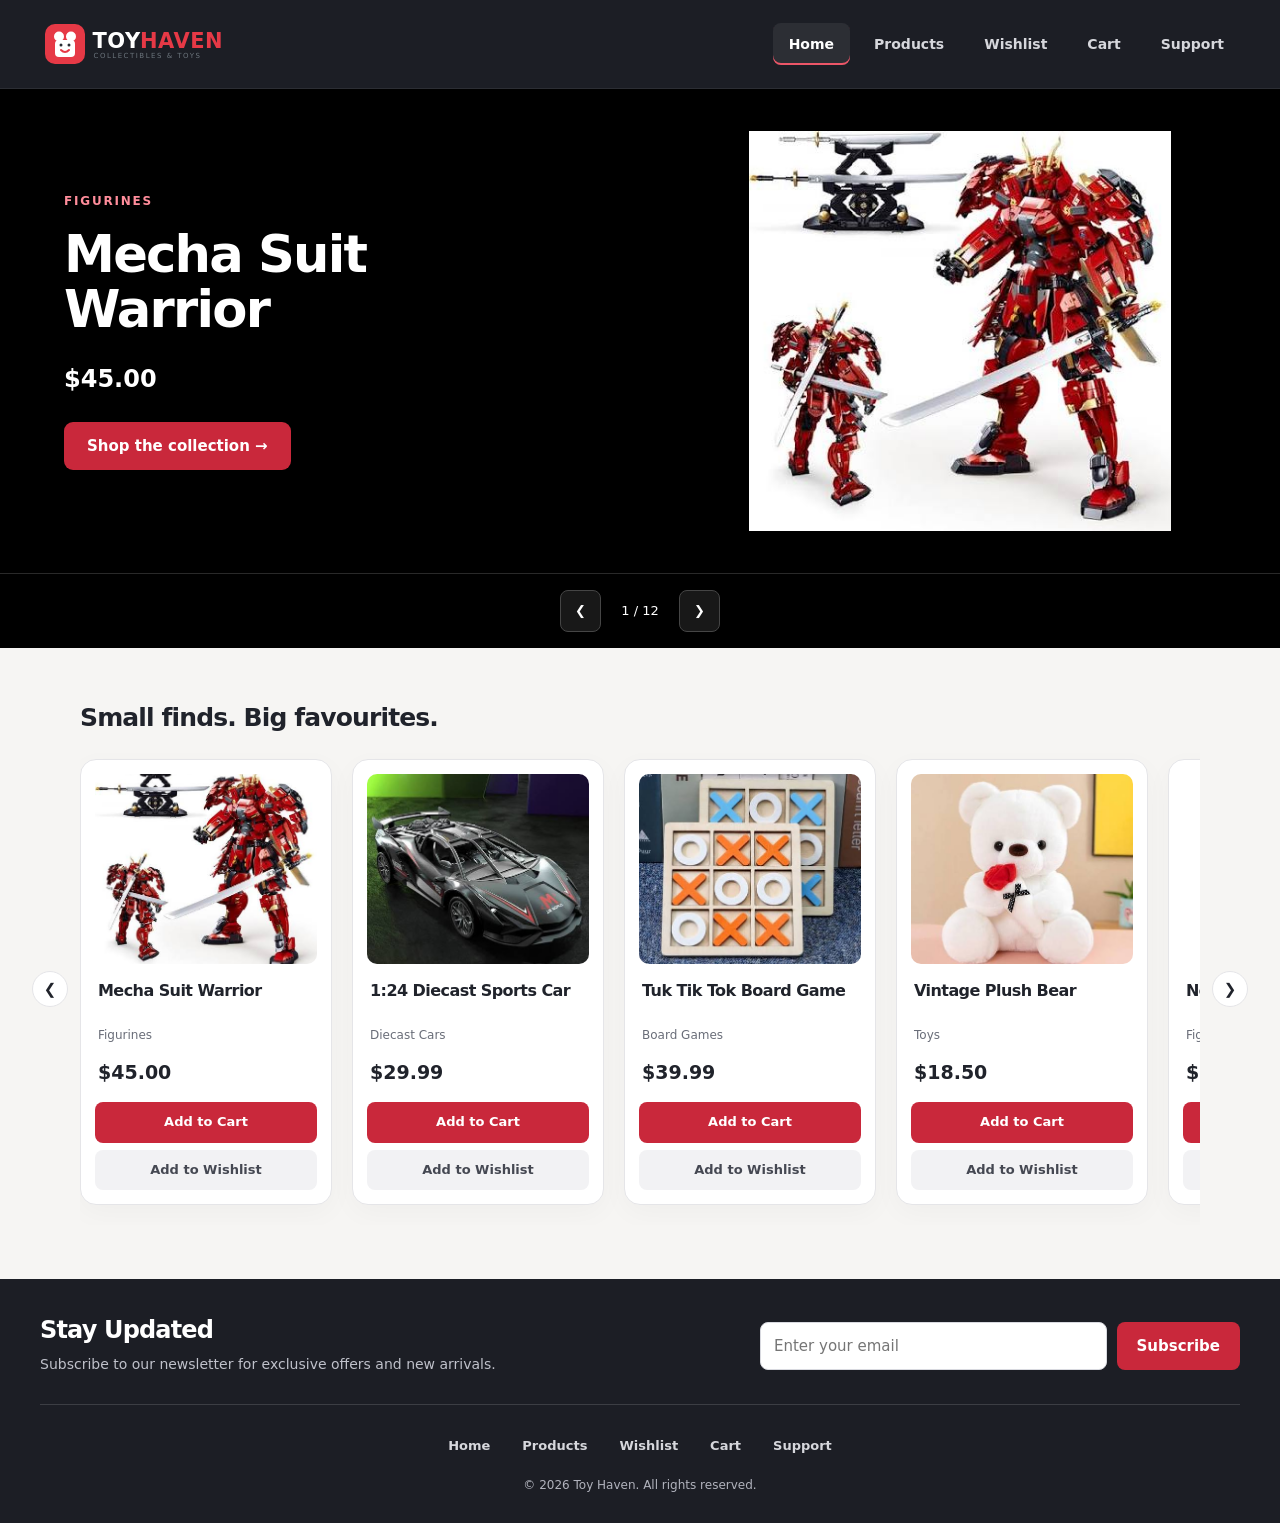
==== index.html @ ce34ccec "Add Toy Haven website" ====
<!DOCTYPE html>
<html lang="en">
<head>
  <meta charset="UTF-8">
  <meta name="viewport" content="width=device-width, initial-scale=1.0">
  <title>Toy Haven | Home</title>
  <link rel="manifest" href="manifest.json">
  <link rel="icon" href="favicon.svg">
  <link rel="stylesheet" href="style.css">
  <script src="script.js" defer></script>
</head>
<body>

  <!-- Header -->
  <header>
    <a href="index.html" class="logo">
      <img src="logo.svg" alt="Toy Haven Logo">
    </a>
    <nav aria-label="Main Navigation">
      <button class="hamburger" aria-expanded="false" aria-controls="main-menu" aria-label="Toggle Navigation Menu">
        <span></span><span></span><span></span>
      </button>
      <ul id="main-menu">
        <li><a href="index.html" class="active" aria-current="page">Home</a></li>
        <li><a href="products.html">Products</a></li>
        <li><a href="wishlist.html">Wishlist</a></li>
        <li><a href="cart.html">Cart</a></li>
        <li><a href="support.html">Support</a></li>
      </ul>
    </nav>
  </header>

  <main>
    <!-- One product at a time; automatic rotation can be paused. -->
    <section class="product-slideshow" aria-label="Featured products" aria-roledescription="carousel">
      <h1 class="visually-hidden">Discover Toy Haven collectibles and toys</h1>
      <div class="hero-slides">
        <article class="hero-slide" role="group" aria-roledescription="slide" aria-label="1 of 12">
          <div class="slide-copy"><span class="eyebrow">Figurines</span><h2>Mecha Suit Warrior</h2><p class="slide-price">$45.00</p><a class="cta-btn" href="products.html">Shop the collection &rarr;</a></div>
          <figure><img src="images/mecha-warrior.jpg" alt="Mecha Suit Warrior" fetchpriority="high"></figure>
        </article>
        <article class="hero-slide" role="group" aria-roledescription="slide" aria-label="2 of 12" hidden>
          <div class="slide-copy"><span class="eyebrow">Diecast Cars</span><h2>1:24 Diecast Sports Car</h2><p class="slide-price">$29.99</p><a class="cta-btn" href="products.html">Shop the collection &rarr;</a></div>
          <figure><img src="images/sports-car.jpg" alt="1:24 Diecast Sports Car" loading="lazy"></figure>
        </article>
        <article class="hero-slide" role="group" aria-roledescription="slide" aria-label="3 of 12" hidden>
          <div class="slide-copy"><span class="eyebrow">Board Games</span><h2>Tuk Tik Tok Board Game</h2><p class="slide-price">$39.99</p><a class="cta-btn" href="products.html">Shop the collection &rarr;</a></div>
          <figure><img src="images/board-game.jpg" alt="Tuk Tik Tok Board Game" loading="lazy"></figure>
        </article>
        <article class="hero-slide" role="group" aria-roledescription="slide" aria-label="4 of 12" hidden>
          <div class="slide-copy"><span class="eyebrow">Toys</span><h2>Vintage Plush Bear</h2><p class="slide-price">$18.50</p><a class="cta-btn" href="products.html">Shop the collection &rarr;</a></div>
          <figure><img src="images/teddy-bear.jpg" alt="Vintage Plush Bear" loading="lazy"></figure>
        </article>
        <article class="hero-slide" role="group" aria-roledescription="slide" aria-label="5 of 12" hidden>
          <div class="slide-copy"><span class="eyebrow">Figurines</span><h2>Neon Cyberpunk Statue</h2><p class="slide-price">$59.99</p><a class="cta-btn" href="products.html">Shop the collection &rarr;</a></div>
          <figure><img src="images/cyberpunk-statue.jpg" alt="Neon Cyberpunk Statue" loading="lazy"></figure>
        </article>
        <article class="hero-slide" role="group" aria-roledescription="slide" aria-label="6 of 12" hidden>
          <div class="slide-copy"><span class="eyebrow">Diecast Cars</span><h2>1:18 Classic Muscle Car</h2><p class="slide-price">$42.00</p><a class="cta-btn" href="products.html">Shop the collection &rarr;</a></div>
          <figure><img src="images/muscle-car.jpg" alt="1:18 Classic Muscle Car" loading="lazy"></figure>
        </article>
        <article class="hero-slide" role="group" aria-roledescription="slide" aria-label="7 of 12" hidden>
          <div class="slide-copy"><span class="eyebrow">Board Games</span><h2>Dungeon Quest Deck</h2><p class="slide-price">$24.99</p><a class="cta-btn" href="products.html">Shop the collection &rarr;</a></div>
          <figure><img src="images/dungeon-deck.jpg" alt="Dungeon Quest Deck" loading="lazy"></figure>
        </article>
        <article class="hero-slide" role="group" aria-roledescription="slide" aria-label="8 of 12" hidden>
          <div class="slide-copy"><span class="eyebrow">Toys</span><h2>Wooden Architecture Blocks</h2><p class="slide-price">$22.00</p><a class="cta-btn" href="products.html">Shop the collection &rarr;</a></div>
          <figure><img src="images/wooden-blocks.jpg" alt="Wooden Architecture Blocks" loading="lazy"></figure>
        </article>
        <article class="hero-slide" role="group" aria-roledescription="slide" aria-label="9 of 12" hidden>
          <div class="slide-copy"><span class="eyebrow">Figurines</span><h2>Chibi Hero Edition</h2><p class="slide-price">$34.99</p><a class="cta-btn" href="products.html">Shop the collection &rarr;</a></div>
          <figure><img src="images/chibi-hero.jpg" alt="Chibi Hero Edition" loading="lazy"></figure>
        </article>
        <article class="hero-slide" role="group" aria-roledescription="slide" aria-label="10 of 12" hidden>
          <div class="slide-copy"><span class="eyebrow">Diecast Cars</span><h2>1:43 Retro Rally Racer</h2><p class="slide-price">$19.99</p><a class="cta-btn" href="products.html">Shop the collection &rarr;</a></div>
          <figure><img src="images/rally-racer.jpg" alt="1:43 Retro Rally Racer" loading="lazy"></figure>
        </article>
        <article class="hero-slide" role="group" aria-roledescription="slide" aria-label="11 of 12" hidden>
          <div class="slide-copy"><span class="eyebrow">Board Games</span><h2>Handcrafted Wooden Chess Set</h2><p class="slide-price">$65.00</p><a class="cta-btn" href="products.html">Shop the collection &rarr;</a></div>
          <figure><img src="images/wooden-chess.jpg" alt="Handcrafted Wooden Chess Set" loading="lazy"></figure>
        </article>
        <article class="hero-slide" role="group" aria-roledescription="slide" aria-label="12 of 12" hidden>
          <div class="slide-copy"><span class="eyebrow">Toys</span><h2>Mini RC Quadcopter</h2><p class="slide-price">$49.99</p><a class="cta-btn" href="products.html">Shop the collection &rarr;</a></div>
          <figure><img src="images/rc-drone.jpg" alt="Mini RC Quadcopter" loading="lazy"></figure>
        </article>
      </div>
      <div class="slideshow-controls" hidden>
        <button type="button" class="slide-prev" aria-label="Previous product">&#10094;</button>
        <span class="slide-counter">1 / 12</span>
        <button type="button" class="slide-next" aria-label="Next product">&#10095;</button>
      </div>
      <p class="visually-hidden slide-announcement" aria-live="polite" aria-atomic="true"></p>
    </section>

    <!-- Horizontal Scroll Showcase Section -->
    <section class="scroll-showcase" id="featured-products">
      <h2>Small finds. Big favourites.</h2>
      
      <div class="showcase-wrapper">
        <button type="button" class="scroll-arrow left" aria-label="Previous Products">&#10094;</button>

        <div class="scroll-container">
          <!-- Item 1 -->
          <article class="scroll-card product-card" data-category="Figurines">
            <figure>
              <img src="images/mecha-warrior.jpg" alt="Mecha Suit Warrior Figurine">
            </figure>
            <h3>Mecha Suit Warrior</h3>
            <p class="category-tag">Figurines</p>
            <p class="price">$45.00</p>
            <button type="button" class="add-cart-btn">Add to Cart</button>
            <button type="button" class="add-wishlist-btn">Add to Wishlist</button>
          </article>

          <!-- Item 2 -->
          <article class="scroll-card product-card" data-category="Diecast Cars">
            <figure>
              <img src="images/sports-car.jpg" alt="1:24 Diecast Sports Car">
            </figure>
            <h3>1:24 Diecast Sports Car</h3>
            <p class="category-tag">Diecast Cars</p>
            <p class="price">$29.99</p>
            <button type="button" class="add-cart-btn">Add to Cart</button>
            <button type="button" class="add-wishlist-btn">Add to Wishlist</button>
          </article>

          <!-- Item 3 -->
          <article class="scroll-card product-card" data-category="Board Games">
            <figure>
              <img src="images/board-game.jpg" alt="Tuk Tik Tok Board Game">
            </figure>
            <h3>Tuk Tik Tok Board Game</h3>
            <p class="category-tag">Board Games</p>
            <p class="price">$39.99</p>
            <button type="button" class="add-cart-btn">Add to Cart</button>
            <button type="button" class="add-wishlist-btn">Add to Wishlist</button>
          </article>

          <!-- Item 4 -->
          <article class="scroll-card product-card" data-category="Toys">
            <figure>
              <img src="images/teddy-bear.jpg" alt="Vintage Plush Teddy Bear">
            </figure>
            <h3>Vintage Plush Bear</h3>
            <p class="category-tag">Toys</p>
            <p class="price">$18.50</p>
            <button type="button" class="add-cart-btn">Add to Cart</button>
            <button type="button" class="add-wishlist-btn">Add to Wishlist</button>
          </article>

          <!-- Item 5 -->
          <article class="scroll-card product-card" data-category="Figurines">
            <figure>
              <img src="images/cyberpunk-statue.jpg" alt="Neon Cyberpunk Hero Statue">
            </figure>
            <h3>Neon Cyberpunk Statue</h3>
            <p class="category-tag">Figurines</p>
            <p class="price">$59.99</p>
            <button type="button" class="add-cart-btn">Add to Cart</button>
            <button type="button" class="add-wishlist-btn">Add to Wishlist</button>
          </article>
        </div>

        <button type="button" class="scroll-arrow right" aria-label="Next Products">&#10095;</button>
      </div>
    </section>

</main>

  <!-- Footer -->
  <footer>
    <section class="footer-newsletter" aria-labelledby="newsletter-title">
      <div>
        <h2 id="newsletter-title">Stay Updated</h2>
        <p>Subscribe to our newsletter for exclusive offers and new arrivals.</p>
      </div>
      <form id="newsletter-form">
        <label for="newsletter-email" class="visually-hidden">Email Address</label>
        <input type="email" id="newsletter-email" name="email" autocomplete="email" placeholder="Enter your email" required>
        <button type="submit">Subscribe</button>
      </form>
    </section>
    <nav aria-label="Footer Navigation">
      <ul>
        <li><a href="index.html">Home</a></li>
        <li><a href="products.html">Products</a></li>
        <li><a href="wishlist.html">Wishlist</a></li>
        <li><a href="cart.html">Cart</a></li>
        <li><a href="support.html">Support</a></li>
      </ul>
    </nav>
    <p>&copy; 2026 Toy Haven. All rights reserved.</p>
  </footer>

</body>
</html>
---- style.css ----
/* Toy Haven — shared design system */
:root{--ink:#20232b;--muted:#696d78;--accent:#c9283b;--accent-hover:#aa1e2f;--paper:#fff;--bg:#f6f5f3;--line:#e5e5e8;--radius:16px;--shadow:0 8px 28px #22232b08}
*{box-sizing:border-box;margin:0;padding:0}body{font-family:Inter,system-ui,-apple-system,"Segoe UI",sans-serif;font-size:15px;line-height:1.6;color:var(--ink);background:var(--bg);min-height:100vh;display:flex;flex-direction:column}main{flex:1;min-width:0}a{color:inherit;text-decoration:none}img{max-width:100%;display:block}button,input,select,textarea{font:inherit}button,a,input,select,textarea{-webkit-tap-highlight-color:transparent}button{cursor:pointer}button,.cta-btn,.checkout-btn{transition:background .18s,transform .18s}button:hover,.cta-btn:hover,.checkout-btn:hover{text-decoration:none}a:focus-visible,button:focus-visible,input:focus-visible,select:focus-visible,textarea:focus-visible,summary:focus-visible{outline:3px solid #db8a23;outline-offset:4px}h1,h2,h3{line-height:1.25;letter-spacing:-.035em}h1{font-size:clamp(28px,3vw,40px)}h2{font-size:25px}h3{font-size:17px}p{overflow-wrap:anywhere}.visually-hidden{position:absolute;width:1px;height:1px;padding:0;margin:-1px;overflow:hidden;clip:rect(0,0,0,0);white-space:nowrap;border:0}
/* Navigation */
header{background:#1c1e25;color:#fff;display:flex;align-items:center;justify-content:space-between;gap:24px;padding:19px max(24px,calc((100% - 1200px)/2));border-bottom:1px solid #ffffff12;position:relative;z-index:20}header .logo{flex-shrink:0}header .logo img{width:200px;height:50px}nav ul{display:flex;align-items:center;gap:8px;list-style:none}nav a{display:block;padding:10px 16px;font-size:14px;font-weight:600;color:#d6d7dc;border-radius:8px}nav a:hover,nav a.active{color:#fff;background:#ffffff12}nav a.active{box-shadow:inset 0 -2px #ed5668}.hamburger{display:none;width:44px;height:44px;padding:10px;background:transparent;border:1px solid #ffffff33;border-radius:8px;flex-direction:column;justify-content:space-around}.hamburger span{height:2px;width:100%;background:white}
/* Home */
.hero{max-width:1200px;margin:32px auto 0;padding:56px;min-height:370px;border-radius:24px;background:#ece9e4;display:grid;grid-template-columns:1.2fr 1fr;align-items:center;gap:45px;overflow:hidden}.hero-content{max-width:560px}.eyebrow{display:block;font-size:12px;font-weight:750;letter-spacing:.15em;text-transform:uppercase;color:var(--accent);margin-bottom:18px}.hero h1{font-size:clamp(36px,4.5vw,60px);line-height:1.06;max-width:540px;margin-bottom:22px}.hero p{color:#5e6068;font-size:17px;max-width:440px;margin-bottom:28px}.cta-btn,.checkout-btn{display:inline-flex;align-items:center;justify-content:center;min-height:46px;padding:12px 23px;border-radius:9px;background:var(--accent);color:#fff;font-weight:650}.cta-btn:hover,.checkout-btn:hover{background:var(--accent-hover)}.hero-image{width:100%;height:290px;object-fit:cover;border-radius:18px;box-shadow:0 18px 35px #24252d20;transform:rotate(3deg)}.scroll-showcase{max-width:1264px;margin:0 auto;padding:54px 24px}.scroll-showcase>h2{margin:0 0 20px 48px}.showcase-wrapper{display:flex;align-items:center;gap:12px;min-width:0}.scroll-container{display:flex;gap:20px;overflow-x:auto;scroll-behavior:smooth;scroll-snap-type:x mandatory;padding:6px 2px 20px;width:100%;scrollbar-width:thin;scrollbar-color:#c7c7ce transparent}.scroll-arrow{flex-shrink:0;width:36px;height:36px;border:1px solid var(--line);border-radius:50%;background:#fff;color:var(--ink)}.scroll-arrow:hover{background:#eee}.scroll-card{flex:0 0 252px;scroll-snap-align:start}.newsletter-section{max-width:1200px;margin:0 auto 36px;padding:36px 40px;text-align:center;border-radius:20px;background:#ede9e5}.newsletter-section h2{margin-bottom:8px}.newsletter-section p{color:var(--muted)}.newsletter-section form{display:flex;align-items:center;gap:10px;max-width:500px;margin:22px auto 0}.newsletter-section input[type=email]{margin:0;flex:1;min-width:0}.newsletter-section button{margin:0;white-space:nowrap}
/* Catalog and cards */
.products-layout{max-width:1248px;width:100%;margin:36px auto;display:grid;grid-template-columns:230px minmax(0,1fr);gap:28px;padding:0 24px}.filters-sidebar{padding:24px;background:var(--paper);border:1px solid var(--line);border-radius:var(--radius);height:fit-content}.filters-sidebar h2{font-size:21px;margin-bottom:20px}.filters-sidebar fieldset{border:0;margin-top:22px}.filters-sidebar legend{font-weight:700;margin-bottom:10px}.filters-sidebar label{font-weight:500;margin:10px 0;font-size:14px;cursor:pointer}.filters-sidebar input[type=radio]{margin-right:8px;accent-color:var(--accent)}.product-catalog{display:grid;grid-template-columns:repeat(3,minmax(0,1fr));gap:20px;align-content:start}.product-catalog>h2{grid-column:1/-1;margin:0 0 4px}.product-card{display:flex;flex-direction:column;min-width:0;padding:14px;background:#fff;border:1px solid var(--line);border-radius:var(--radius);box-shadow:var(--shadow);transition:box-shadow .2s,transform .2s}.product-card:hover{transform:translateY(-4px);box-shadow:0 12px 24px #22232b12}.product-card figure{height:190px;overflow:hidden;background:#eeedeb;border-radius:10px;margin-bottom:17px}.product-card img{width:100%;height:100%;object-fit:cover}.product-card h3{font-size:16px;min-height:40px;margin:0 3px 5px}.category-tag{font-size:12px;color:var(--muted);margin:0 3px 12px}.price{font-weight:750;font-size:19px;margin:0 3px 14px}.product-card button{width:100%;border:0;border-radius:8px;padding:10px;font-size:13px;font-weight:650;min-height:40px}.add-cart-btn{background:var(--accent);color:white;margin-top:auto}.add-cart-btn:hover{background:var(--accent-hover)}.add-wishlist-btn{background:#f2f2f4;color:#454852;margin-top:7px}.add-wishlist-btn:hover{background:#e7e7eb}
/* Forms and secondary pages */
.cart-layout,.checkout-layout,.support-layout,.wishlist-page{width:100%;max-width:1248px;margin:42px auto;padding:0 24px}.cart-layout{display:grid;grid-template-columns:minmax(0,1fr) 300px;gap:28px;align-items:start}.cart-items-container>h1,.wishlist-page>h1{margin-bottom:28px}.checkout-layout{display:grid;grid-template-columns:minmax(0,1fr) 340px;gap:28px;align-content:start;align-items:start}.checkout-layout>h1{grid-column:1/-1}.support-layout{display:grid;grid-template-columns:1.1fr 1fr;gap:32px;align-items:start}.cart-summary,.order-summary-sidebar,.feedback-section,.faq-section,#checkout-form{padding:28px;background:#fff;border:1px solid var(--line);border-radius:var(--radius);box-shadow:var(--shadow)}.cart-summary h2,.order-summary-sidebar h2{font-size:21px;margin-bottom:20px}.total-price,.final-total{padding:18px 0;margin:12px 0;border-top:1px solid var(--line);font-size:17px}.total-price strong{float:right}.checkout-btn{width:100%;font-size:14px;margin-top:12px}#clear-cart-btn{width:100%;background:#f1f1f4;color:var(--ink)}.cart-list{list-style:none}.cart-item,.wishlist-card{background:#fff;border:1px solid var(--line);padding:20px;border-radius:14px;margin-bottom:16px}.cart-item article{display:grid;grid-template-columns:76px minmax(0,1fr) auto;gap:12px 18px;align-items:center}.cart-item img{width:76px;height:76px;object-fit:cover;border-radius:9px;grid-row:span 2}.cart-item h3{font-size:16px}.cart-item .subtotal{font-size:13px;color:var(--muted)}.quantity-controls{display:flex;align-items:center;gap:4px}.quantity-controls button{width:34px;height:36px;border:1px solid var(--line);border-radius:6px;background:#f6f6f8}.quantity-controls input{width:40px;height:36px;text-align:center;border:1px solid var(--line);border-radius:6px;appearance:textfield}.quantity-controls input::-webkit-inner-spin-button{appearance:none}.remove-btn,.remove-wishlist-btn{border:0;border-radius:6px;padding:8px 12px;background:#fff0f1;color:#a52535;font-size:12px}.wishlist-card{display:grid;grid-template-columns:90px minmax(0,1fr) 190px auto;gap:24px;align-items:center}.wishlist-card img{width:90px;height:90px;object-fit:cover;border-radius:9px}.wishlist-card h2{font-size:19px}.status-selector label{margin-top:0}.empty-state{padding:48px 24px;text-align:center;border:1px dashed #d6d4d8;border-radius:16px;background:white;color:var(--muted);list-style:none}.empty-state .cta-btn{margin-top:20px;font-size:14px}form label{display:block;font-size:14px;font-weight:600;margin:16px 0 6px}input[type=text],input[type=email],input[type=search],textarea,select{display:block;width:100%;border:1px solid #d8d9df;background:#fff;color:var(--ink);padding:11px 13px;border-radius:8px;min-height:44px}textarea{resize:vertical}input[type=radio]{accent-color:var(--accent)}fieldset{border:0;min-width:0}#checkout-form fieldset+fieldset{margin-top:28px;padding-top:22px;border-top:1px solid var(--line)}legend{font-weight:700}form button[type=submit],#close-modal-btn,#clear-cart-btn{border:0;background:var(--accent);color:#fff;border-radius:8px;min-height:44px;padding:11px 20px;font-weight:600;margin-top:24px}form button[type=submit]:hover,#close-modal-btn:hover{background:var(--accent-hover)}#clear-cart-btn{background:#f1f1f4;color:var(--ink);margin-top:0}#checkout-item-list{list-style:none}#checkout-item-list li{font-size:14px;padding:12px 0;border-bottom:1px solid var(--line)}.faq-section h2{font-size:23px;margin-bottom:22px}.faq-section details{border-top:1px solid var(--line);padding:18px 0}.faq-section summary{cursor:pointer;font-weight:600}.faq-section details p{margin-top:12px;font-size:14px;color:var(--muted)}output{display:block;margin-top:16px}dialog{margin:auto;padding:36px;border:0;border-radius:20px;width:min(460px,calc(100% - 32px));box-shadow:0 20px 80px #0003}dialog p{margin-top:15px}dialog::backdrop{background:#17192399;backdrop-filter:blur(4px)}.toast{position:fixed;bottom:24px;left:50%;transform:translateX(-50%);background:#24262e;color:white;padding:14px 24px;border-radius:12px;box-shadow:0 8px 30px #0002;z-index:100;max-width:calc(100% - 32px);width:max-content;font-size:14px}.toast:empty{display:none}
footer{margin-top:auto;background:#1c1e25;text-align:center;padding:28px 24px;color:#fff}footer nav ul{justify-content:center;flex-wrap:wrap;margin-bottom:12px}footer nav a{font-size:13px;padding:7px 12px}footer p{font-size:12px;color:#b1b3bd}
@media(min-width:769px){.filters-sidebar{position:sticky;top:24px}}
@media(max-width:1100px){.hero,.newsletter-section{margin-left:24px;margin-right:24px}.hero{padding:36px;gap:24px}.product-catalog{grid-template-columns:repeat(2,minmax(0,1fr))}.cart-layout{grid-template-columns:minmax(0,1fr) 270px}.cart-item article{grid-template-columns:65px minmax(0,1fr)}.cart-item img{width:65px;height:65px}.cart-item .unit-price{grid-column:2}.cart-item .quantity-controls{grid-column:2}.cart-item .subtotal{grid-column:2}.cart-item .remove-btn{grid-column:2;justify-self:start}.wishlist-card{grid-template-columns:80px minmax(0,1fr) 170px}.wishlist-card .remove-wishlist-btn{grid-column:2;justify-self:start}}
@media(max-width:768px){header{padding:14px 20px}header .logo img{width:180px;height:45px}.hamburger{display:flex}header nav ul{display:none;position:absolute;left:0;right:0;top:100%;background:#1c1e25;padding:12px 20px 20px;box-shadow:0 10px 15px #0002}header nav ul.nav-active{display:flex;flex-direction:column;align-items:stretch;gap:4px}.hero{margin:20px 16px 0;padding:30px;grid-template-columns:1fr;gap:28px}.hero h1{font-size:40px}.hero-image{height:230px;transform:none}.hero p{font-size:15px}.scroll-showcase{padding:36px 16px}.scroll-showcase>h2{margin-left:0;font-size:24px}.showcase-wrapper{gap:8px}.scroll-arrow{display:none}.scroll-card{flex-basis:245px}.newsletter-section{margin:0 16px 28px;padding:28px 20px}.newsletter-section form{flex-direction:column;align-items:stretch}.newsletter-section button{margin-top:0}.products-layout{grid-template-columns:1fr;margin:24px auto;padding:0 16px;gap:24px}.filters-sidebar{padding:20px}.filters-sidebar fieldset{display:flex;flex-wrap:wrap;gap:0 16px;margin-top:16px}.filters-sidebar legend{margin-bottom:0}.product-catalog{gap:12px}.product-card{padding:10px;border-radius:12px}.product-card figure{height:160px}.product-card h3{font-size:14px;min-height:36px}.cart-layout,.checkout-layout,.support-layout{grid-template-columns:1fr;margin:26px auto;padding:0 16px;gap:24px}.wishlist-page{margin:26px auto;padding:0 16px}.cart-summary,.order-summary-sidebar,.feedback-section,.faq-section,#checkout-form{padding:22px}.wishlist-card{grid-template-columns:64px minmax(0,1fr);gap:12px 18px;padding:18px}.wishlist-card img{width:64px;height:64px}.wishlist-card .status-selector{grid-column:2}.wishlist-card h2{font-size:16px}.cart-item article{grid-template-columns:65px minmax(0,1fr)}footer nav ul{gap:2px}footer nav a{padding:7px 9px}}
@media(max-width:380px){.product-catalog{grid-template-columns:1fr}.hero h1{font-size:34px}}
@media(prefers-reduced-motion:reduce){*,*::before,*::after{scroll-behavior:auto!important;transition:none!important;transform:none!important}}

/* Newsletter integrated into the shared footer. */
.footer-newsletter{max-width:1200px;margin:0 auto 24px;padding:8px 0 28px;border-bottom:1px solid #ffffff24;display:grid;grid-template-columns:minmax(0,1fr) minmax(320px,480px);gap:32px;align-items:center;text-align:left}
.footer-newsletter h2{color:#fff;font-size:24px;margin-bottom:8px}
.footer-newsletter p{font-size:14px;color:#bfc1ca;max-width:470px}
.footer-newsletter form{display:flex;align-items:stretch;gap:10px;min-width:0}
.footer-newsletter input[type=email]{flex:1;min-width:0;width:auto;margin:0;background:#fff;color:var(--ink)}
.footer-newsletter button[type=submit]{margin:0;flex-shrink:0;min-height:46px;padding:11px 20px}
@media(max-width:768px){.footer-newsletter{grid-template-columns:1fr;gap:20px;padding-top:4px;text-align:center}.footer-newsletter p{margin:0 auto}.footer-newsletter form{width:100%;max-width:480px;margin:0 auto}}
@media(max-width:420px){.footer-newsletter form{flex-direction:column}.footer-newsletter button[type=submit]{width:100%}}

/* Single-product homepage slideshow: no zoom or scroll-linked pinning. */
.product-slideshow{max-width:1200px;margin:32px auto 0;background:#ece9e4;border-radius:24px;overflow:hidden}
.hero-slide{display:grid;grid-template-columns:1fr 1fr;gap:40px;align-items:center;padding:42px 48px;min-height:420px}
.hero-slide[hidden],.slideshow-controls[hidden]{display:none}
.slide-copy{min-width:0}.slide-copy h2{font-size:clamp(30px,4vw,54px);line-height:1.08;margin-bottom:22px}.slide-copy .eyebrow{margin-bottom:16px}
.slide-price{font-size:24px;font-weight:700;margin-bottom:24px}
.hero-slide figure{height:340px;min-width:0;background:#fff;border-radius:18px;padding:16px}
.hero-slide img{height:100%;width:100%;object-fit:contain;border-radius:10px}
.slideshow-controls{display:flex;align-items:center;justify-content:center;gap:14px;border-top:1px solid #d8d5d1;padding:16px 24px}
.slideshow-controls button{border:1px solid #d3d0cc;border-radius:8px;background:#fff;color:var(--ink);min-height:42px;padding:8px 14px;font-size:13px;font-weight:600}
.slideshow-controls button:hover{background:#f5f3f1}.slide-counter{font-size:13px;font-variant-numeric:tabular-nums;min-width:50px;text-align:center}
.hero-slide.is-entering{animation:product-enter .45s ease both}
@keyframes product-enter{from{opacity:0;translate:24px 0}to{opacity:1;translate:0 0}}
@media(max-width:1250px){.product-slideshow{margin-left:24px;margin-right:24px}}
@media(max-width:768px){.product-slideshow{margin:20px 16px 0;border-radius:18px}.hero-slide{grid-template-columns:1fr;padding:24px;gap:24px;min-height:590px}.hero-slide figure{grid-row:1;height:270px}.slide-copy h2{font-size:30px;min-height:65px;margin-bottom:12px}.slide-copy .eyebrow{margin-bottom:8px}.slide-price{font-size:21px;margin-bottom:16px}.slideshow-controls{padding:14px 10px;gap:8px}.slideshow-controls button{padding:8px 11px}}
@media(prefers-reduced-motion:reduce){.hero-slide.is-entering{animation:none}}

/* Edge-to-edge black slideshow and arrow-controlled featured products. */
.product-slideshow{width:100%;max-width:none;margin:0;border-radius:0;background:#000;color:#fff}
.hero-slide{padding:42px 0;gap:0}
.slide-copy{padding:0 clamp(20px,5vw,80px)}
.slide-copy .eyebrow{color:#ff8d9b}
.hero-slide figure{background:#000;border-radius:0;padding:0;height:400px}
.hero-slide img{border-radius:0}
.slideshow-controls{border-color:#292929;background:#000;color:#fff}
.slideshow-controls button{background:#181818;border-color:#454545;color:#fff}
.slideshow-controls button:hover{background:#303030}
.scroll-container{scrollbar-width:none;-ms-overflow-style:none}
.scroll-container::-webkit-scrollbar{display:none;width:0;height:0}
@media(max-width:768px){.product-slideshow{margin:0;border-radius:0}.hero-slide{padding:24px 0;gap:24px}.hero-slide figure{height:270px}.showcase-wrapper .scroll-arrow{display:block;flex-shrink:0;width:32px;height:36px}.showcase-wrapper{gap:6px}}
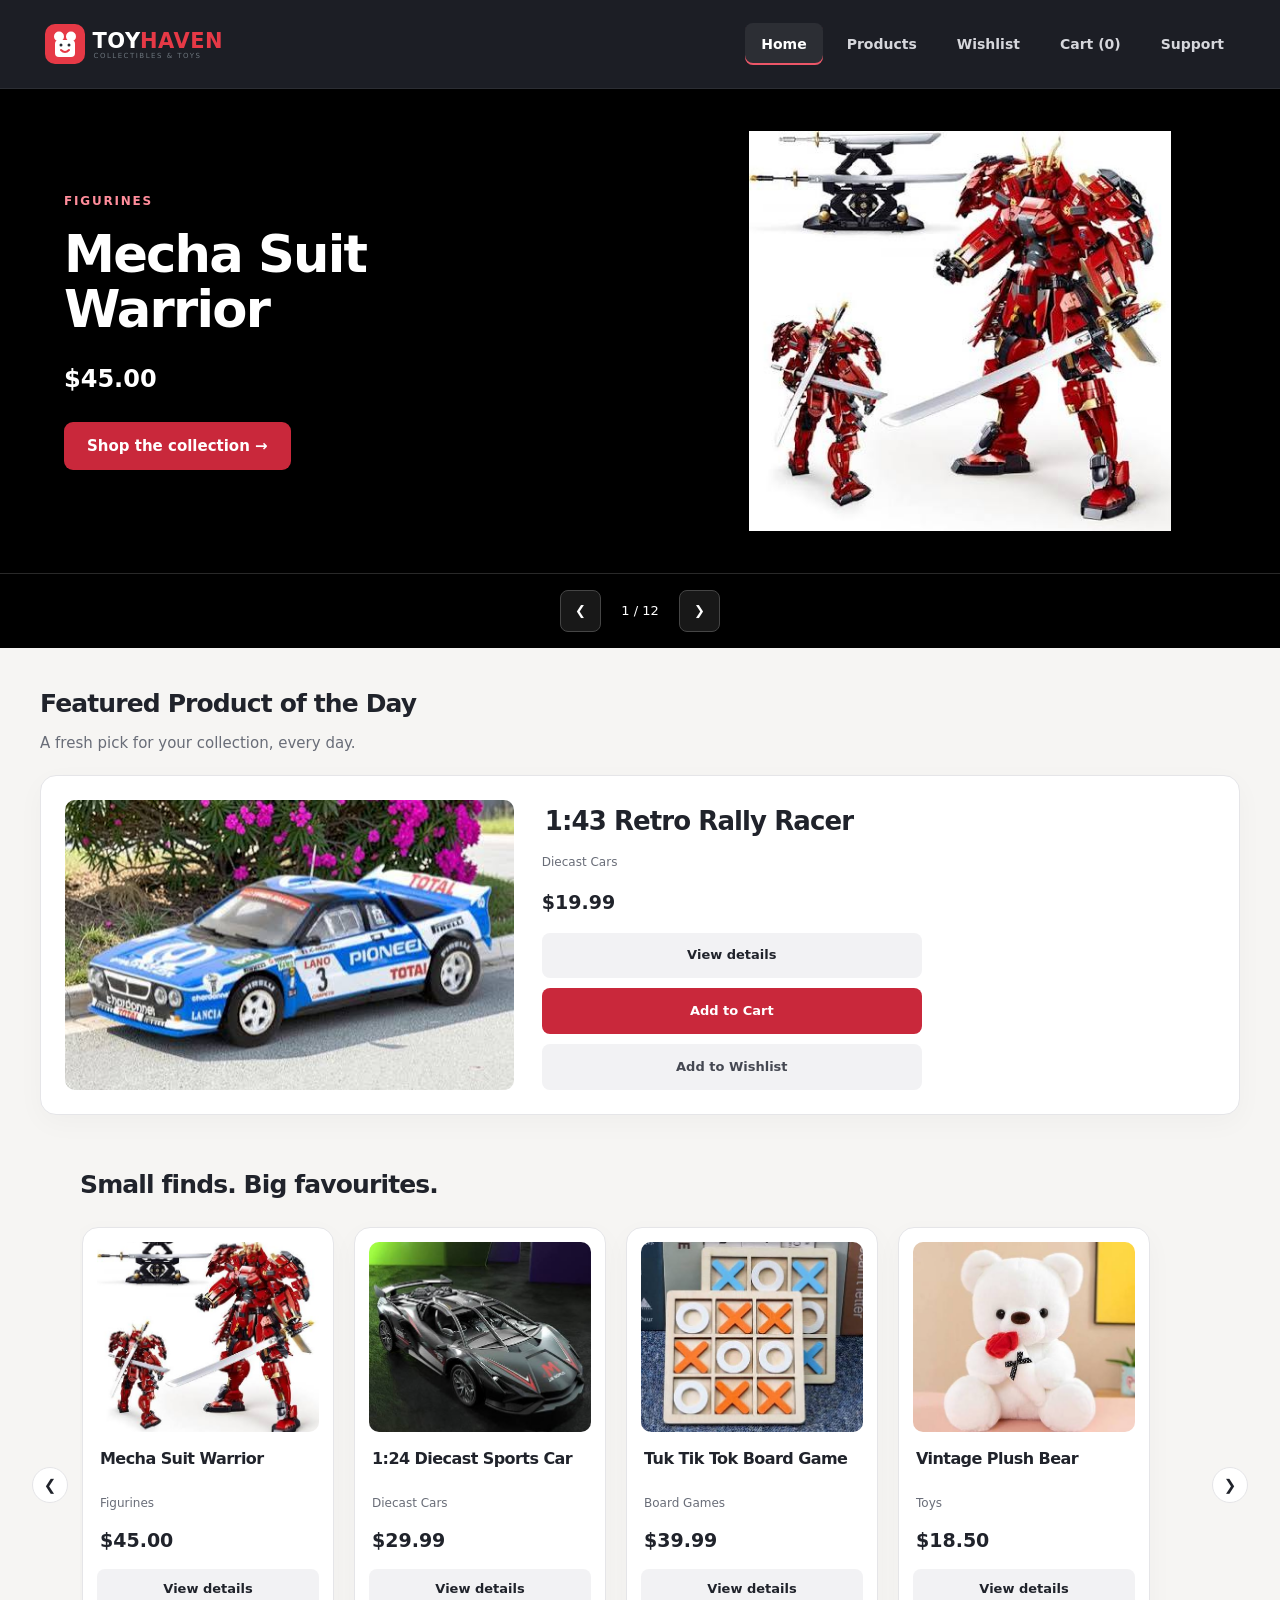
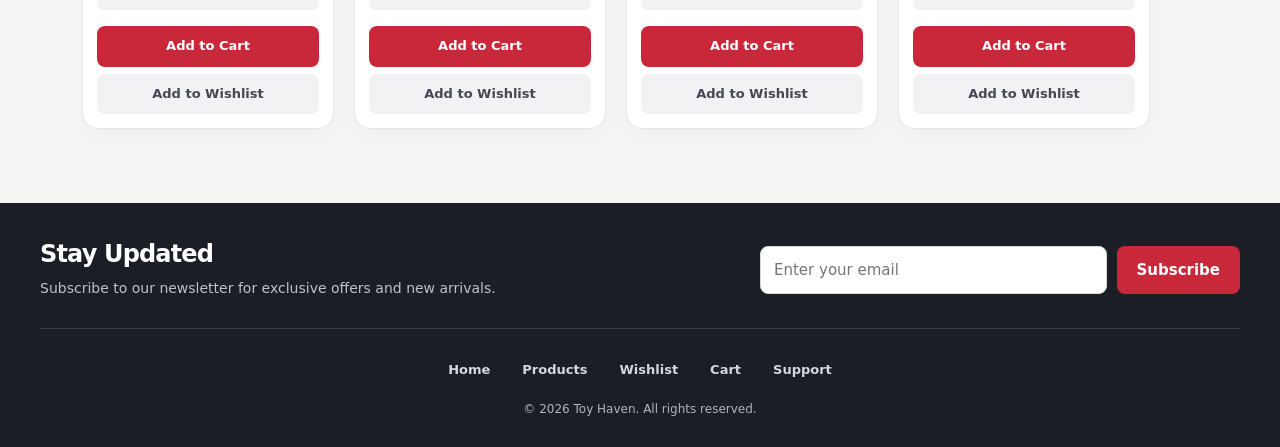
==== commit 1386e964: "Updated" ====
--- a/index.html
+++ b/index.html
@@ -7,8 +7,8 @@
   <link rel="manifest" href="manifest.json">
   <link rel="icon" href="favicon.svg">
   <link rel="stylesheet" href="style.css">
-  <script src="script.js" defer></script>
-</head>
+  <script src="products-data.js" defer></script><script src="carousel.js" defer></script><script src="script.js" defer></script>
+<meta name="description" content="Toy Haven | Home — Browse toys, figurines, board games and diecast cars."><meta name="theme-color" content="#1c1e25"></head>
 <body>
 
   <!-- Header -->
@@ -31,137 +31,78 @@
   </header>
 
   <main>
-    <!-- One product at a time; automatic rotation can be paused. -->
+    <!-- One product at a time; automatic rotation. -->
     <section class="product-slideshow" aria-label="Featured products" aria-roledescription="carousel">
       <h1 class="visually-hidden">Discover Toy Haven collectibles and toys</h1>
       <div class="hero-slides">
         <article class="hero-slide" role="group" aria-roledescription="slide" aria-label="1 of 12">
-          <div class="slide-copy"><span class="eyebrow">Figurines</span><h2>Mecha Suit Warrior</h2><p class="slide-price">$45.00</p><a class="cta-btn" href="products.html">Shop the collection &rarr;</a></div>
+          <div class="slide-copy"><span class="eyebrow">Figurines</span><h2>Mecha Suit Warrior</h2><p class="slide-price">$45.00</p><a class="cta-btn" href="products.html">Shop the collection →</a></div>
           <figure><img src="images/mecha-warrior.jpg" alt="Mecha Suit Warrior" fetchpriority="high"></figure>
         </article>
         <article class="hero-slide" role="group" aria-roledescription="slide" aria-label="2 of 12" hidden>
-          <div class="slide-copy"><span class="eyebrow">Diecast Cars</span><h2>1:24 Diecast Sports Car</h2><p class="slide-price">$29.99</p><a class="cta-btn" href="products.html">Shop the collection &rarr;</a></div>
+          <div class="slide-copy"><span class="eyebrow">Diecast Cars</span><h2>1:24 Diecast Sports Car</h2><p class="slide-price">$29.99</p><a class="cta-btn" href="products.html">Shop the collection →</a></div>
           <figure><img src="images/sports-car.jpg" alt="1:24 Diecast Sports Car" loading="lazy"></figure>
         </article>
         <article class="hero-slide" role="group" aria-roledescription="slide" aria-label="3 of 12" hidden>
-          <div class="slide-copy"><span class="eyebrow">Board Games</span><h2>Tuk Tik Tok Board Game</h2><p class="slide-price">$39.99</p><a class="cta-btn" href="products.html">Shop the collection &rarr;</a></div>
+          <div class="slide-copy"><span class="eyebrow">Board Games</span><h2>Tuk Tik Tok Board Game</h2><p class="slide-price">$39.99</p><a class="cta-btn" href="products.html">Shop the collection →</a></div>
           <figure><img src="images/board-game.jpg" alt="Tuk Tik Tok Board Game" loading="lazy"></figure>
         </article>
         <article class="hero-slide" role="group" aria-roledescription="slide" aria-label="4 of 12" hidden>
-          <div class="slide-copy"><span class="eyebrow">Toys</span><h2>Vintage Plush Bear</h2><p class="slide-price">$18.50</p><a class="cta-btn" href="products.html">Shop the collection &rarr;</a></div>
+          <div class="slide-copy"><span class="eyebrow">Toys</span><h2>Vintage Plush Bear</h2><p class="slide-price">$18.50</p><a class="cta-btn" href="products.html">Shop the collection →</a></div>
           <figure><img src="images/teddy-bear.jpg" alt="Vintage Plush Bear" loading="lazy"></figure>
         </article>
         <article class="hero-slide" role="group" aria-roledescription="slide" aria-label="5 of 12" hidden>
-          <div class="slide-copy"><span class="eyebrow">Figurines</span><h2>Neon Cyberpunk Statue</h2><p class="slide-price">$59.99</p><a class="cta-btn" href="products.html">Shop the collection &rarr;</a></div>
+          <div class="slide-copy"><span class="eyebrow">Figurines</span><h2>Neon Cyberpunk Statue</h2><p class="slide-price">$59.99</p><a class="cta-btn" href="products.html">Shop the collection →</a></div>
           <figure><img src="images/cyberpunk-statue.jpg" alt="Neon Cyberpunk Statue" loading="lazy"></figure>
         </article>
         <article class="hero-slide" role="group" aria-roledescription="slide" aria-label="6 of 12" hidden>
-          <div class="slide-copy"><span class="eyebrow">Diecast Cars</span><h2>1:18 Classic Muscle Car</h2><p class="slide-price">$42.00</p><a class="cta-btn" href="products.html">Shop the collection &rarr;</a></div>
+          <div class="slide-copy"><span class="eyebrow">Diecast Cars</span><h2>1:18 Classic Muscle Car</h2><p class="slide-price">$42.00</p><a class="cta-btn" href="products.html">Shop the collection →</a></div>
           <figure><img src="images/muscle-car.jpg" alt="1:18 Classic Muscle Car" loading="lazy"></figure>
         </article>
         <article class="hero-slide" role="group" aria-roledescription="slide" aria-label="7 of 12" hidden>
-          <div class="slide-copy"><span class="eyebrow">Board Games</span><h2>Dungeon Quest Deck</h2><p class="slide-price">$24.99</p><a class="cta-btn" href="products.html">Shop the collection &rarr;</a></div>
+          <div class="slide-copy"><span class="eyebrow">Board Games</span><h2>Dungeon Quest Deck</h2><p class="slide-price">$24.99</p><a class="cta-btn" href="products.html">Shop the collection →</a></div>
           <figure><img src="images/dungeon-deck.jpg" alt="Dungeon Quest Deck" loading="lazy"></figure>
         </article>
         <article class="hero-slide" role="group" aria-roledescription="slide" aria-label="8 of 12" hidden>
-          <div class="slide-copy"><span class="eyebrow">Toys</span><h2>Wooden Architecture Blocks</h2><p class="slide-price">$22.00</p><a class="cta-btn" href="products.html">Shop the collection &rarr;</a></div>
+          <div class="slide-copy"><span class="eyebrow">Toys</span><h2>Wooden Architecture Blocks</h2><p class="slide-price">$22.00</p><a class="cta-btn" href="products.html">Shop the collection →</a></div>
           <figure><img src="images/wooden-blocks.jpg" alt="Wooden Architecture Blocks" loading="lazy"></figure>
         </article>
         <article class="hero-slide" role="group" aria-roledescription="slide" aria-label="9 of 12" hidden>
-          <div class="slide-copy"><span class="eyebrow">Figurines</span><h2>Chibi Hero Edition</h2><p class="slide-price">$34.99</p><a class="cta-btn" href="products.html">Shop the collection &rarr;</a></div>
+          <div class="slide-copy"><span class="eyebrow">Figurines</span><h2>Chibi Hero Edition</h2><p class="slide-price">$34.99</p><a class="cta-btn" href="products.html">Shop the collection →</a></div>
           <figure><img src="images/chibi-hero.jpg" alt="Chibi Hero Edition" loading="lazy"></figure>
         </article>
         <article class="hero-slide" role="group" aria-roledescription="slide" aria-label="10 of 12" hidden>
-          <div class="slide-copy"><span class="eyebrow">Diecast Cars</span><h2>1:43 Retro Rally Racer</h2><p class="slide-price">$19.99</p><a class="cta-btn" href="products.html">Shop the collection &rarr;</a></div>
+          <div class="slide-copy"><span class="eyebrow">Diecast Cars</span><h2>1:43 Retro Rally Racer</h2><p class="slide-price">$19.99</p><a class="cta-btn" href="products.html">Shop the collection →</a></div>
           <figure><img src="images/rally-racer.jpg" alt="1:43 Retro Rally Racer" loading="lazy"></figure>
         </article>
         <article class="hero-slide" role="group" aria-roledescription="slide" aria-label="11 of 12" hidden>
-          <div class="slide-copy"><span class="eyebrow">Board Games</span><h2>Handcrafted Wooden Chess Set</h2><p class="slide-price">$65.00</p><a class="cta-btn" href="products.html">Shop the collection &rarr;</a></div>
+          <div class="slide-copy"><span class="eyebrow">Board Games</span><h2>Handcrafted Wooden Chess Set</h2><p class="slide-price">$65.00</p><a class="cta-btn" href="products.html">Shop the collection →</a></div>
           <figure><img src="images/wooden-chess.jpg" alt="Handcrafted Wooden Chess Set" loading="lazy"></figure>
         </article>
         <article class="hero-slide" role="group" aria-roledescription="slide" aria-label="12 of 12" hidden>
-          <div class="slide-copy"><span class="eyebrow">Toys</span><h2>Mini RC Quadcopter</h2><p class="slide-price">$49.99</p><a class="cta-btn" href="products.html">Shop the collection &rarr;</a></div>
+          <div class="slide-copy"><span class="eyebrow">Toys</span><h2>Mini RC Quadcopter</h2><p class="slide-price">$49.99</p><a class="cta-btn" href="products.html">Shop the collection →</a></div>
           <figure><img src="images/rc-drone.jpg" alt="Mini RC Quadcopter" loading="lazy"></figure>
         </article>
       </div>
       <div class="slideshow-controls" hidden>
-        <button type="button" class="slide-prev" aria-label="Previous product">&#10094;</button>
+        <button type="button" class="slide-prev" aria-label="Previous product">❮</button>
         <span class="slide-counter">1 / 12</span>
-        <button type="button" class="slide-next" aria-label="Next product">&#10095;</button>
+        <button type="button" class="slide-next" aria-label="Next product">❯</button>
       </div>
       <p class="visually-hidden slide-announcement" aria-live="polite" aria-atomic="true"></p>
     </section>
 
     <!-- Horizontal Scroll Showcase Section -->
-    <section class="scroll-showcase" id="featured-products">
+    <section class="daily-feature" aria-labelledby="daily-title"><h2 id="daily-title">Featured Product of the Day</h2><p>A fresh pick for your collection, every day.</p><div id="daily-product"></div></section><section class="scroll-showcase" id="featured-products">
       <h2>Small finds. Big favourites.</h2>
       
       <div class="showcase-wrapper">
-        <button type="button" class="scroll-arrow left" aria-label="Previous Products">&#10094;</button>
+        <button type="button" class="scroll-arrow left" aria-label="Previous Products">❮</button>
 
         <div class="scroll-container">
-          <!-- Item 1 -->
-          <article class="scroll-card product-card" data-category="Figurines">
-            <figure>
-              <img src="images/mecha-warrior.jpg" alt="Mecha Suit Warrior Figurine">
-            </figure>
-            <h3>Mecha Suit Warrior</h3>
-            <p class="category-tag">Figurines</p>
-            <p class="price">$45.00</p>
-            <button type="button" class="add-cart-btn">Add to Cart</button>
-            <button type="button" class="add-wishlist-btn">Add to Wishlist</button>
-          </article>
+          </div>
 
-          <!-- Item 2 -->
-          <article class="scroll-card product-card" data-category="Diecast Cars">
-            <figure>
-              <img src="images/sports-car.jpg" alt="1:24 Diecast Sports Car">
-            </figure>
-            <h3>1:24 Diecast Sports Car</h3>
-            <p class="category-tag">Diecast Cars</p>
-            <p class="price">$29.99</p>
-            <button type="button" class="add-cart-btn">Add to Cart</button>
-            <button type="button" class="add-wishlist-btn">Add to Wishlist</button>
-          </article>
-
-          <!-- Item 3 -->
-          <article class="scroll-card product-card" data-category="Board Games">
-            <figure>
-              <img src="images/board-game.jpg" alt="Tuk Tik Tok Board Game">
-            </figure>
-            <h3>Tuk Tik Tok Board Game</h3>
-            <p class="category-tag">Board Games</p>
-            <p class="price">$39.99</p>
-            <button type="button" class="add-cart-btn">Add to Cart</button>
-            <button type="button" class="add-wishlist-btn">Add to Wishlist</button>
-          </article>
-
-          <!-- Item 4 -->
-          <article class="scroll-card product-card" data-category="Toys">
-            <figure>
-              <img src="images/teddy-bear.jpg" alt="Vintage Plush Teddy Bear">
-            </figure>
-            <h3>Vintage Plush Bear</h3>
-            <p class="category-tag">Toys</p>
-            <p class="price">$18.50</p>
-            <button type="button" class="add-cart-btn">Add to Cart</button>
-            <button type="button" class="add-wishlist-btn">Add to Wishlist</button>
-          </article>
-
-          <!-- Item 5 -->
-          <article class="scroll-card product-card" data-category="Figurines">
-            <figure>
-              <img src="images/cyberpunk-statue.jpg" alt="Neon Cyberpunk Hero Statue">
-            </figure>
-            <h3>Neon Cyberpunk Statue</h3>
-            <p class="category-tag">Figurines</p>
-            <p class="price">$59.99</p>
-            <button type="button" class="add-cart-btn">Add to Cart</button>
-            <button type="button" class="add-wishlist-btn">Add to Wishlist</button>
-          </article>
-        </div>
-
-        <button type="button" class="scroll-arrow right" aria-label="Next Products">&#10095;</button>
+        <button type="button" class="scroll-arrow right" aria-label="Next Products">❯</button>
       </div>
     </section>
 
@@ -189,7 +130,7 @@
         <li><a href="support.html">Support</a></li>
       </ul>
     </nav>
-    <p>&copy; 2026 Toy Haven. All rights reserved.</p>
+    <p>© 2026 Toy Haven. All rights reserved.</p>
   </footer>
 
 </body>
--- a/style.css
+++ b/style.css
@@ -56,3 +56,46 @@
 .scroll-container{scrollbar-width:none;-ms-overflow-style:none}
 .scroll-container::-webkit-scrollbar{display:none;width:0;height:0}
 @media(max-width:768px){.product-slideshow{margin:0;border-radius:0}.hero-slide{padding:24px 0;gap:24px}.hero-slide figure{height:270px}.showcase-wrapper .scroll-arrow{display:block;flex-shrink:0;width:32px;height:36px}.showcase-wrapper{gap:6px}}
+
+/* Assignment features, using the existing palette and spacing. */
+[hidden]{display:none!important}
+.product-catalog>h1{grid-column:1/-1;font-size:28px}
+.details-btn{background:#f2f2f4;color:#20232b;margin:0 0 8px;border:0;border-radius:8px;padding:10px 16px;cursor:pointer}
+.product-card .add-cart-btn{margin-top:8px}
+.daily-feature{max-width:1248px;margin:40px auto 0;padding:0 24px;width:100%}
+.daily-feature>p{margin:12px 0 20px;color:var(--muted)}
+#daily-product .product-card{display:grid;grid-template-columns:minmax(200px,1fr) 1.5fr;gap:10px 28px;padding:24px}
+#daily-product figure{grid-row:span 6;height:290px;margin:0}
+#daily-product h3{font-size:26px;min-height:0;align-self:end}
+#daily-product button{max-width:380px;margin:0}
+#daily-product .category-tag,#daily-product .price{margin:0}
+.field-error{display:block;color:#a52535;font-size:13px;margin:6px 0}
+[aria-invalid=true]{border-color:#a52535!important}
+.footer-newsletter .field-error{color:#ffb9c2}
+.footer-newsletter form{flex-wrap:wrap}
+.footer-newsletter .field-error{flex-basis:100%;order:3}
+.demo-note{font-size:14px;color:var(--muted);margin-bottom:20px}
+.faq-item{border-top:1px solid var(--line);padding:18px 0}
+.faq-item h3{font-size:16px;letter-spacing:normal}
+.faq-toggle{border:0;background:transparent;width:100%;text-align:left;font-weight:600;color:var(--ink);padding:4px 24px 4px 0;position:relative}
+.faq-toggle::after{content:'+';position:absolute;right:0}
+.faq-toggle[aria-expanded=true]::after{content:'−'}
+.faq-item p{margin-top:12px;color:var(--muted);font-size:14px}
+.order-history{grid-column:1/-1;padding:24px;background:#fff;border:1px solid var(--line);border-radius:16px;min-width:0}
+.order-history article{padding:20px 0;border-bottom:1px solid var(--line)}
+.order-history h3{font-size:16px;overflow-wrap:anywhere}
+.order-history ul{padding-left:20px;margin:10px 0}
+#product-dialog{max-height:90vh;overflow-y:auto}
+#product-dialog>img{width:100%;height:230px;object-fit:contain;margin:16px 0}
+#product-dialog .cta-btn{border:0;margin:18px 8px 0 0}
+.dialog-close{display:block;margin-left:auto;border:0;padding:10px;border-radius:8px}
+#success-modal[open]{animation:success-pop .35s ease-out}
+@keyframes success-pop{from{opacity:0;transform:translateY(20px) scale(.96)}to{opacity:1;transform:none}}
+.hamburger span{transition:transform .2s,opacity .2s}
+.hamburger[aria-expanded=true] span:nth-child(1){transform:translateY(7px) rotate(45deg)}
+.hamburger[aria-expanded=true] span:nth-child(2){opacity:0}
+.hamburger[aria-expanded=true] span:nth-child(3){transform:translateY(-7px) rotate(-45deg)}
+.reveal{opacity:0;transform:translateY(16px);transition:opacity .5s,transform .5s}
+.reveal.revealed{opacity:1;transform:none}
+@media(max-width:768px){.daily-feature{padding:0 16px}#daily-product .product-card{grid-template-columns:1fr;padding:18px}#daily-product figure{grid-row:auto;height:220px}#daily-product h3{font-size:23px}#daily-product button{max-width:none}.order-history{padding:18px}}
+@media(prefers-reduced-motion:reduce){*,*::before,*::after{animation:none!important}.reveal{opacity:1;transform:none}}
